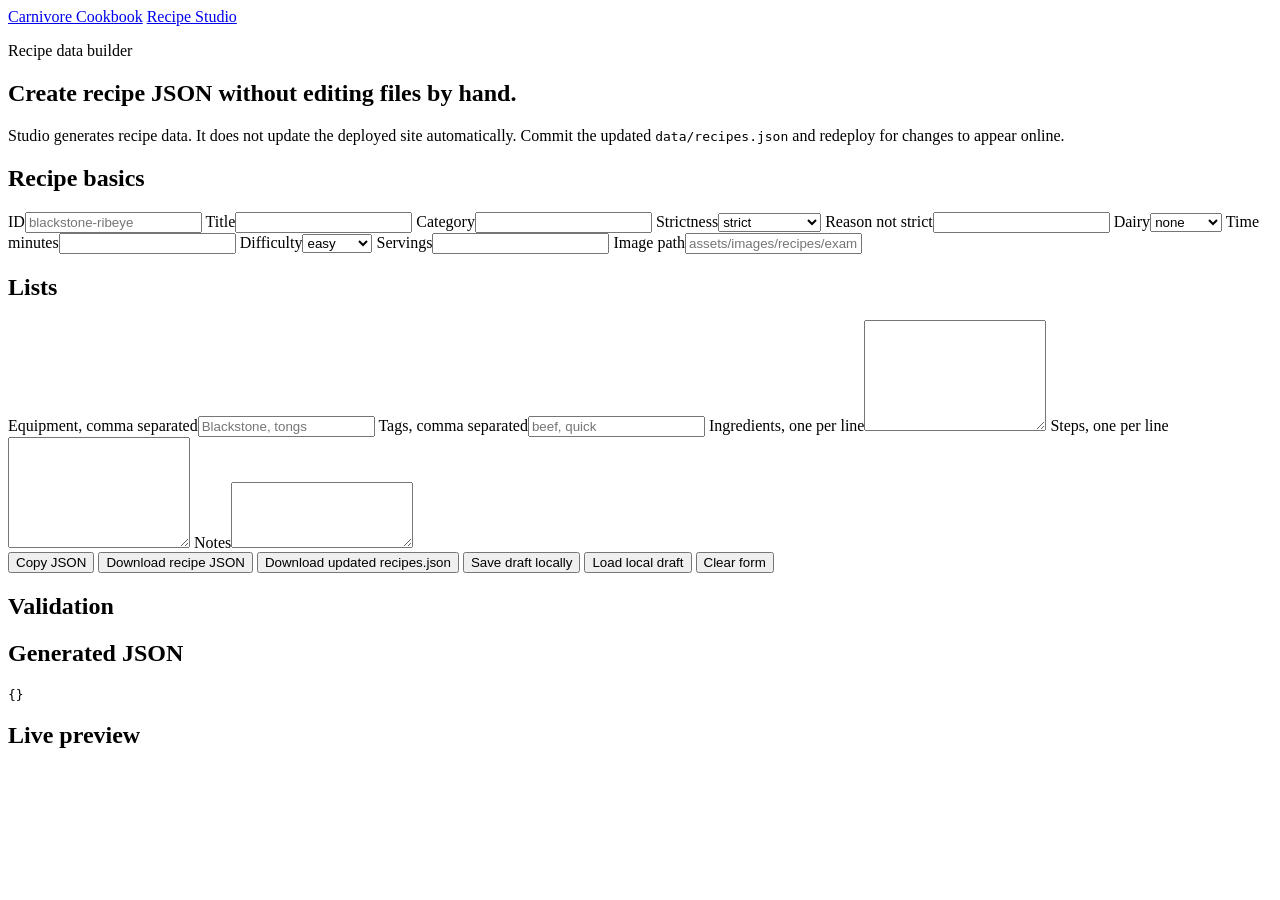
==== studio.html @ cb613941 "Add recipe studio page" ====
<!doctype html>
<html lang="en">
  <head>
    <meta charset="utf-8">
    <meta name="viewport" content="width=device-width, initial-scale=1">
    <meta name="theme-color" content="#221f1d">
    <meta name="description" content="Create recipe JSON for the Carnivore Cookbook">
    <title>Recipe Studio | Carnivore Cookbook</title>
    <link rel="manifest" href="manifest.json">
    <link rel="stylesheet" href="styles/main.css">
    <link rel="stylesheet" href="styles/studio.css">
  </head>
  <body>
    <header class="site-header compact">
      <nav class="top-nav" aria-label="Main navigation">
        <a class="brand" href="index.html">Carnivore Cookbook</a>
        <a class="nav-link" href="studio.html" aria-current="page">Recipe Studio</a>
      </nav>
      <section class="intro" aria-labelledby="studio-title">
        <p class="eyebrow">Recipe data builder</p>
        <h1 id="studio-title">Create recipe JSON without editing files by hand.</h1>
        <p class="intro-copy">Studio generates recipe data. It does not update the deployed site automatically. Commit the updated <code>data/recipes.json</code> and redeploy for changes to appear online.</p>
      </section>
    </header>

    <main class="studio-shell">
      <form id="recipe-form" class="studio-form" novalidate>
        <section class="form-section">
          <h2>Recipe basics</h2>
          <div class="form-grid">
            <label><span>ID</span><input id="id" name="id" type="text" placeholder="blackstone-ribeye" required></label>
            <label><span>Title</span><input id="title" name="title" type="text" required></label>
            <label><span>Category</span><input id="category" name="category" type="text" list="category-options" required></label>
            <label><span>Strictness</span><select id="strictness" name="strictness" required><option value="strict">strict</option><option value="animal-based">animal-based</option><option value="practical">practical</option></select></label>
            <label class="full"><span>Reason not strict</span><input id="reason_not_strict" name="reason_not_strict" type="text"></label>
            <label><span>Dairy</span><select id="dairy" name="dairy" required><option value="none">none</option><option value="optional">optional</option><option value="included">included</option><option value="heavy">heavy</option></select></label>
            <label><span>Time minutes</span><input id="time_minutes" name="time_minutes" type="number" min="1" step="1" required></label>
            <label><span>Difficulty</span><select id="difficulty" name="difficulty" required><option value="easy">easy</option><option value="medium">medium</option><option value="hard">hard</option></select></label>
            <label><span>Servings</span><input id="servings" name="servings" type="number" min="1" step="1" required></label>
            <label class="full"><span>Image path</span><input id="image" name="image" type="text" placeholder="assets/images/recipes/example.jpg"></label>
          </div>
        </section>

        <section class="form-section">
          <h2>Lists</h2>
          <div class="form-grid">
            <label><span>Equipment, comma separated</span><input id="equipment" name="equipment" type="text" placeholder="Blackstone, tongs"></label>
            <label><span>Tags, comma separated</span><input id="tags" name="tags" type="text" placeholder="beef, quick"></label>
            <label class="full"><span>Ingredients, one per line</span><textarea id="ingredients" name="ingredients" rows="7" required></textarea></label>
            <label class="full"><span>Steps, one per line</span><textarea id="steps" name="steps" rows="7" required></textarea></label>
            <label class="full"><span>Notes</span><textarea id="notes" name="notes" rows="4"></textarea></label>
          </div>
        </section>

        <section class="form-actions" aria-label="Studio actions">
          <button type="button" id="copy-json">Copy JSON</button>
          <button type="button" id="download-recipe">Download recipe JSON</button>
          <button type="button" id="download-recipes">Download updated recipes.json</button>
          <button type="button" id="save-draft">Save draft locally</button>
          <button type="button" id="load-draft">Load local draft</button>
          <button type="reset" id="clear-form">Clear form</button>
        </section>
        <p id="studio-status" class="status-line" role="status"></p>
      </form>

      <aside class="preview-panel">
        <section class="validation-box"><h2>Validation</h2><ul id="validation-list"></ul></section>
        <section class="json-box"><h2>Generated JSON</h2><pre id="json-output">{}</pre></section>
        <section class="preview-box"><h2>Live preview</h2><article id="live-preview" class="recipe-card preview"></article></section>
      </aside>
    </main>

    <datalist id="category-options"></datalist>
    <script type="module" src="src/studio.js"></script>
  </body>
</html>
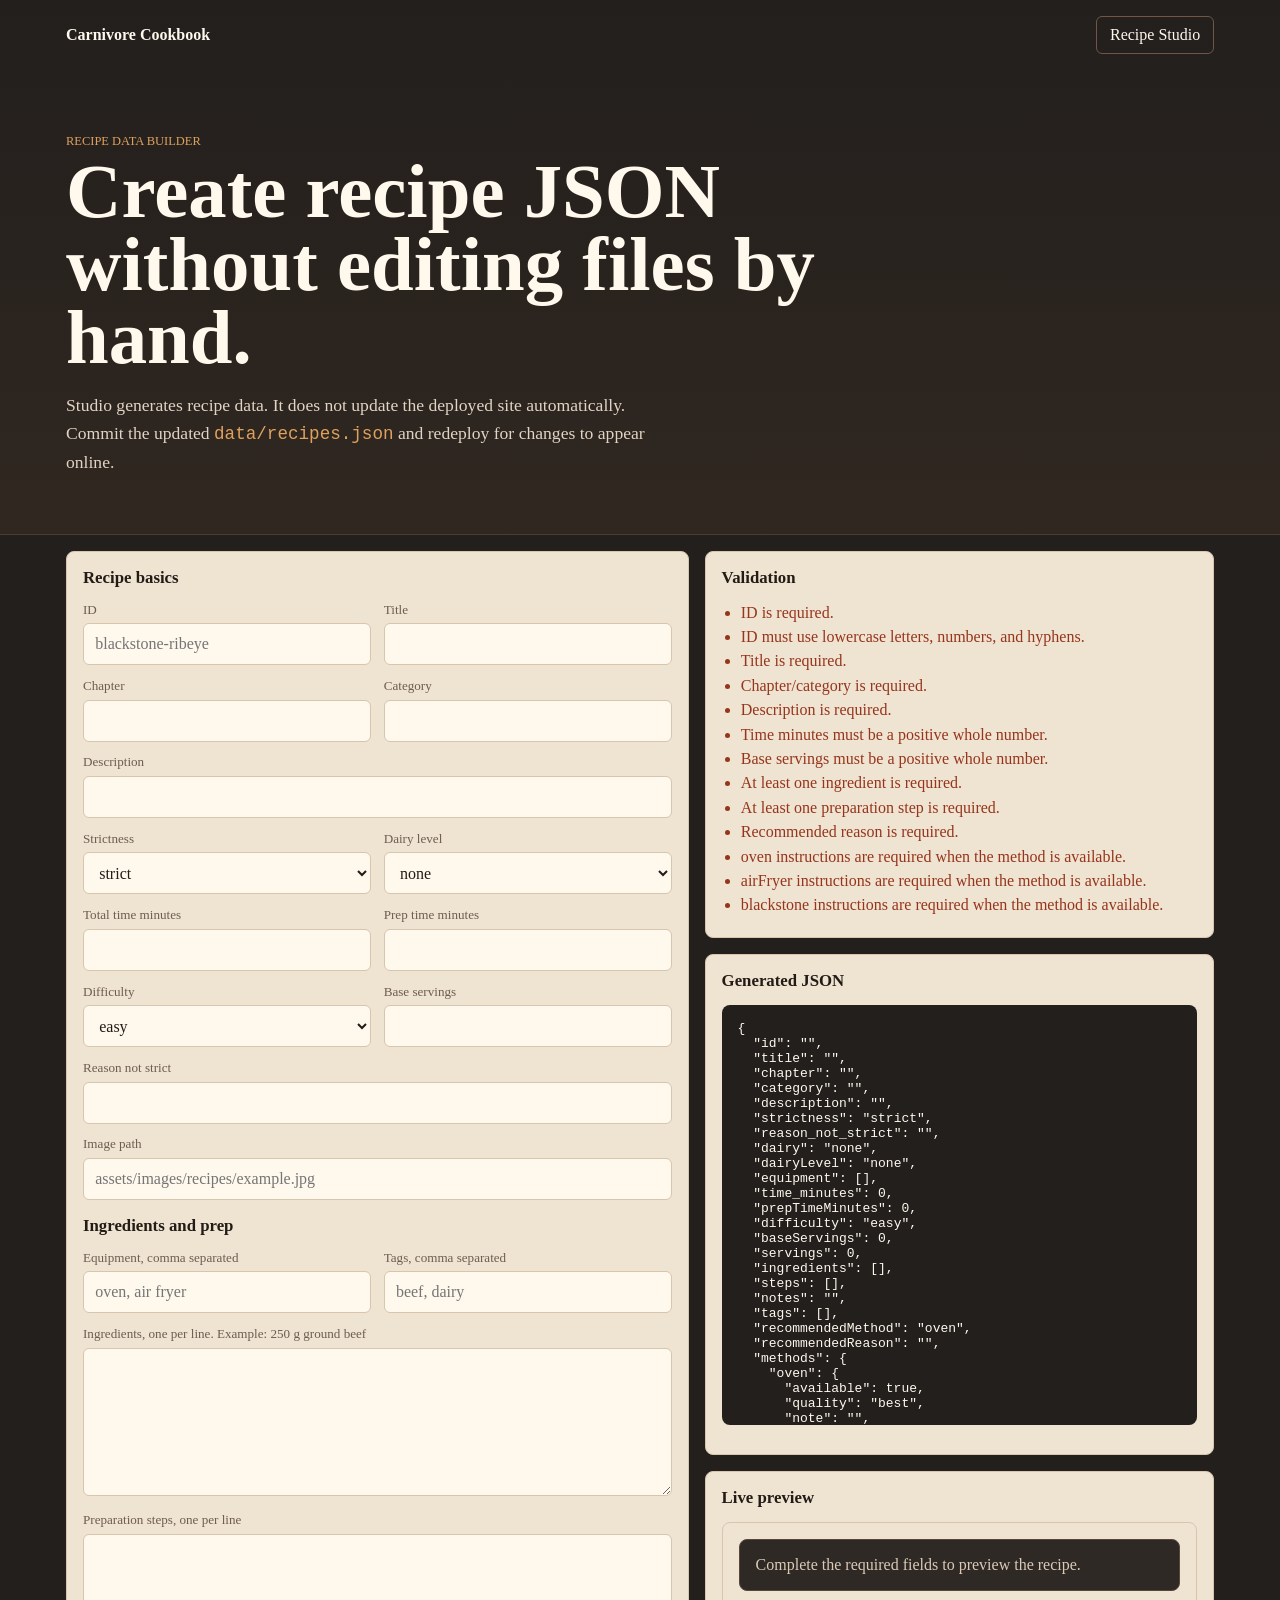
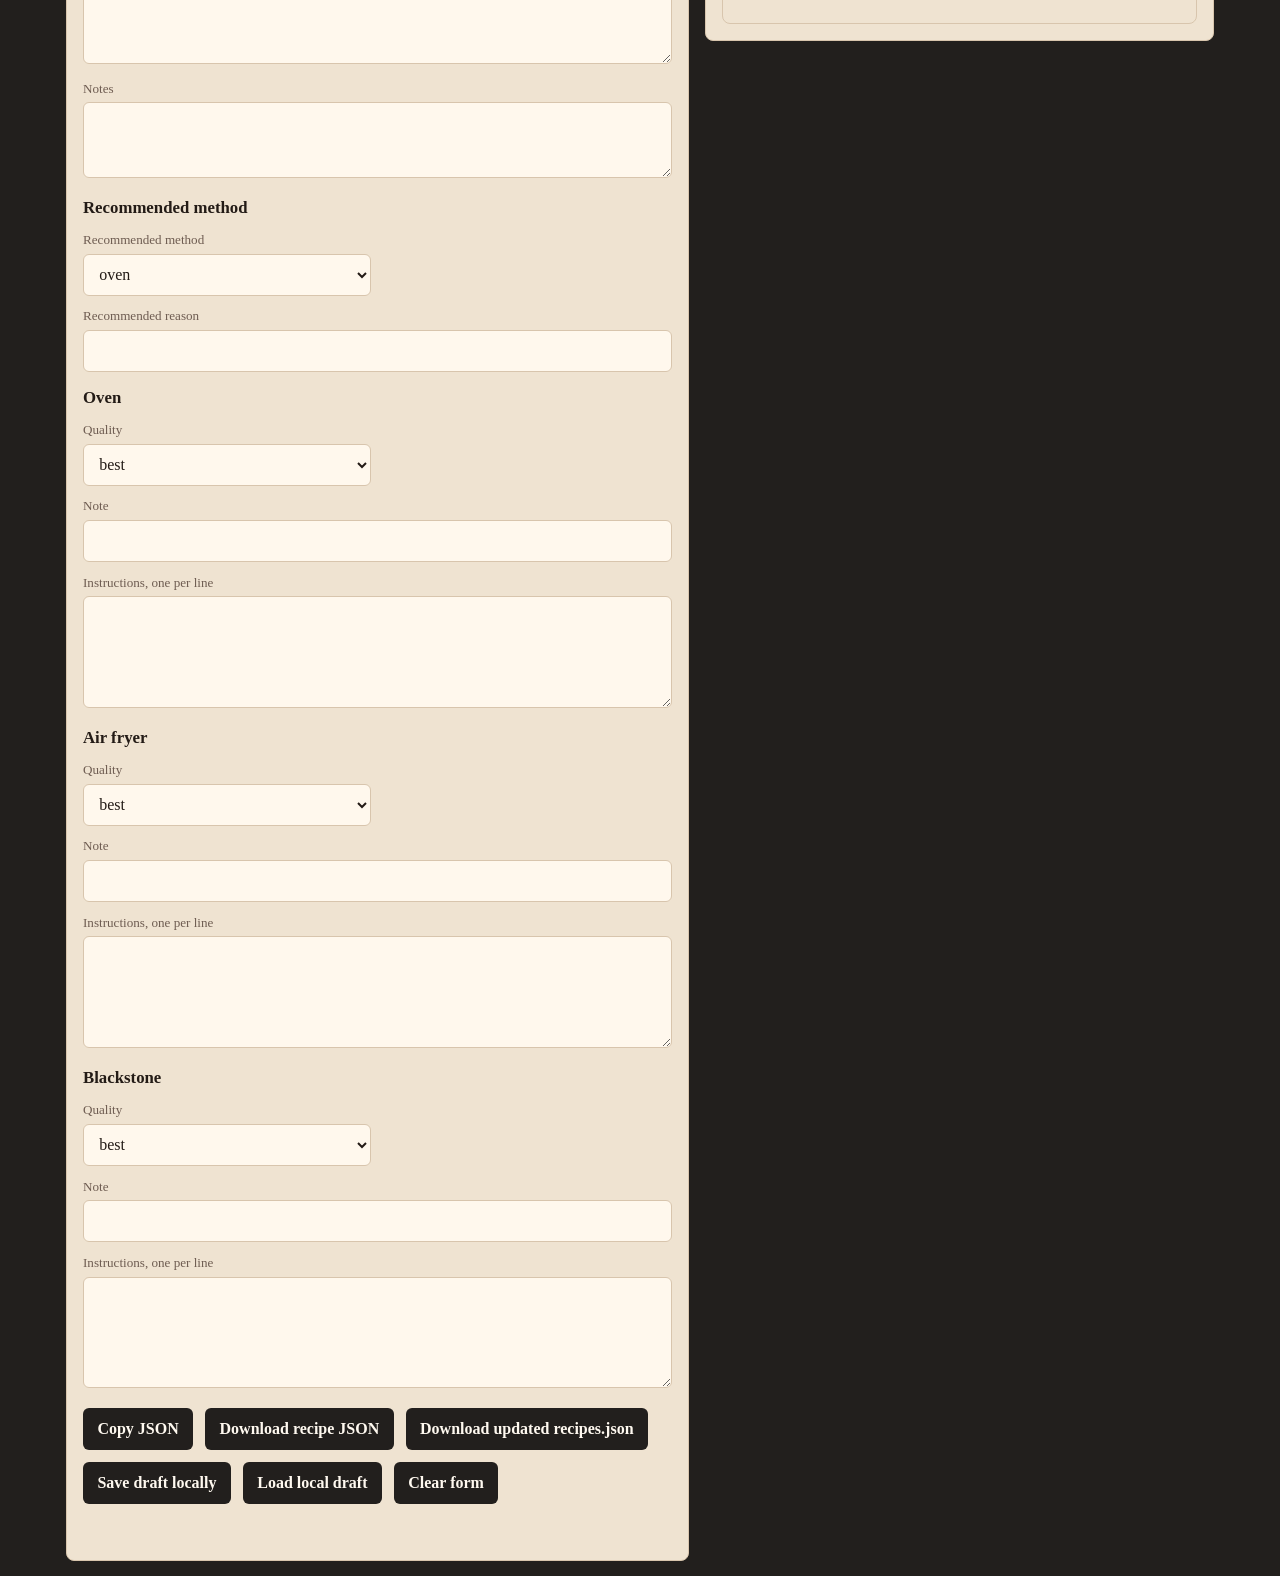
==== commit 7a5d6983: "Add method fields to Recipe Studio" ====
--- a/studio.html
+++ b/studio.html
@@ -30,27 +30,42 @@
           <div class="form-grid">
             <label><span>ID</span><input id="id" name="id" type="text" placeholder="blackstone-ribeye" required></label>
             <label><span>Title</span><input id="title" name="title" type="text" required></label>
+            <label><span>Chapter</span><input id="chapter" name="chapter" type="text" list="category-options" required></label>
             <label><span>Category</span><input id="category" name="category" type="text" list="category-options" required></label>
+            <label class="full"><span>Description</span><input id="description" name="description" type="text" required></label>
             <label><span>Strictness</span><select id="strictness" name="strictness" required><option value="strict">strict</option><option value="animal-based">animal-based</option><option value="practical">practical</option></select></label>
+            <label><span>Dairy level</span><select id="dairy" name="dairy" required><option value="none">none</option><option value="optional">optional</option><option value="included">included</option><option value="heavy">heavy</option></select></label>
+            <label><span>Total time minutes</span><input id="time_minutes" name="time_minutes" type="number" min="1" step="1" required></label>
+            <label><span>Prep time minutes</span><input id="prepTimeMinutes" name="prepTimeMinutes" type="number" min="0" step="1" required></label>
+            <label><span>Difficulty</span><select id="difficulty" name="difficulty" required><option value="easy">easy</option><option value="medium">medium</option><option value="hard">hard</option></select></label>
+            <label><span>Base servings</span><input id="baseServings" name="baseServings" type="number" min="1" step="1" required></label>
             <label class="full"><span>Reason not strict</span><input id="reason_not_strict" name="reason_not_strict" type="text"></label>
-            <label><span>Dairy</span><select id="dairy" name="dairy" required><option value="none">none</option><option value="optional">optional</option><option value="included">included</option><option value="heavy">heavy</option></select></label>
-            <label><span>Time minutes</span><input id="time_minutes" name="time_minutes" type="number" min="1" step="1" required></label>
-            <label><span>Difficulty</span><select id="difficulty" name="difficulty" required><option value="easy">easy</option><option value="medium">medium</option><option value="hard">hard</option></select></label>
-            <label><span>Servings</span><input id="servings" name="servings" type="number" min="1" step="1" required></label>
             <label class="full"><span>Image path</span><input id="image" name="image" type="text" placeholder="assets/images/recipes/example.jpg"></label>
           </div>
         </section>
 
         <section class="form-section">
-          <h2>Lists</h2>
+          <h2>Ingredients and prep</h2>
           <div class="form-grid">
-            <label><span>Equipment, comma separated</span><input id="equipment" name="equipment" type="text" placeholder="Blackstone, tongs"></label>
-            <label><span>Tags, comma separated</span><input id="tags" name="tags" type="text" placeholder="beef, quick"></label>
-            <label class="full"><span>Ingredients, one per line</span><textarea id="ingredients" name="ingredients" rows="7" required></textarea></label>
-            <label class="full"><span>Steps, one per line</span><textarea id="steps" name="steps" rows="7" required></textarea></label>
-            <label class="full"><span>Notes</span><textarea id="notes" name="notes" rows="4"></textarea></label>
+            <label><span>Equipment, comma separated</span><input id="equipment" name="equipment" type="text" placeholder="oven, air fryer"></label>
+            <label><span>Tags, comma separated</span><input id="tags" name="tags" type="text" placeholder="beef, dairy"></label>
+            <label class="full"><span>Ingredients, one per line. Example: 250 g ground beef</span><textarea id="ingredients" name="ingredients" rows="7" required></textarea></label>
+            <label class="full"><span>Preparation steps, one per line</span><textarea id="steps" name="steps" rows="6" required></textarea></label>
+            <label class="full"><span>Notes</span><textarea id="notes" name="notes" rows="3"></textarea></label>
           </div>
         </section>
+
+        <section class="form-section">
+          <h2>Recommended method</h2>
+          <div class="form-grid">
+            <label><span>Recommended method</span><select id="recommendedMethod" name="recommendedMethod" required><option value="oven">oven</option><option value="airFryer">airFryer</option><option value="blackstone">blackstone</option></select></label>
+            <label class="full"><span>Recommended reason</span><input id="recommendedReason" name="recommendedReason" type="text" required></label>
+          </div>
+        </section>
+
+        <section class="form-section method-editor"><h2>Oven</h2><div class="form-grid"><label><span>Quality</span><select id="ovenQuality" name="ovenQuality"><option value="best">best</option><option value="good">good</option><option value="acceptable">acceptable</option><option value="notRecommended">notRecommended</option><option value="unavailable">unavailable</option></select></label><label class="full"><span>Note</span><input id="ovenNote" name="ovenNote" type="text"></label><label class="full"><span>Instructions, one per line</span><textarea id="ovenInstructions" name="ovenInstructions" rows="5"></textarea></label></div></section>
+        <section class="form-section method-editor"><h2>Air fryer</h2><div class="form-grid"><label><span>Quality</span><select id="airFryerQuality" name="airFryerQuality"><option value="best">best</option><option value="good">good</option><option value="acceptable">acceptable</option><option value="notRecommended">notRecommended</option><option value="unavailable">unavailable</option></select></label><label class="full"><span>Note</span><input id="airFryerNote" name="airFryerNote" type="text"></label><label class="full"><span>Instructions, one per line</span><textarea id="airFryerInstructions" name="airFryerInstructions" rows="5"></textarea></label></div></section>
+        <section class="form-section method-editor"><h2>Blackstone</h2><div class="form-grid"><label><span>Quality</span><select id="blackstoneQuality" name="blackstoneQuality"><option value="best">best</option><option value="good">good</option><option value="acceptable">acceptable</option><option value="notRecommended">notRecommended</option><option value="unavailable">unavailable</option></select></label><label class="full"><span>Note</span><input id="blackstoneNote" name="blackstoneNote" type="text"></label><label class="full"><span>Instructions, one per line</span><textarea id="blackstoneInstructions" name="blackstoneInstructions" rows="5"></textarea></label></div></section>
 
         <section class="form-actions" aria-label="Studio actions">
           <button type="button" id="copy-json">Copy JSON</button>
--- a/styles/main.css
+++ b/styles/main.css
@@ -0,0 +1,295 @@
+:root {
+  --charcoal: #221f1d;
+  --charcoal-2: #2e2925;
+  --card: #efe3d1;
+  --card-2: #f7eddf;
+  --ink: #231b16;
+  --muted: #6e5c51;
+  --rust: #a34f2d;
+  --rust-dark: #76351f;
+  --line: #d8c5ad;
+  --cream: #fff8ed;
+  --focus: #e0a15d;
+  color-scheme: dark;
+  font-family: Georgia, "Times New Roman", serif;
+}
+
+* { box-sizing: border-box; }
+
+body {
+  margin: 0;
+  background: var(--charcoal);
+  color: var(--cream);
+  min-height: 100vh;
+}
+
+button, input, select, textarea { font: inherit; }
+button { cursor: pointer; }
+code { color: var(--focus); }
+
+.site-header {
+  background: linear-gradient(180deg, #221f1d 0%, #302720 100%);
+  border-bottom: 1px solid #4b3b31;
+}
+
+.site-header.compact .intro { padding-bottom: 2.5rem; }
+
+.top-nav {
+  display: flex;
+  align-items: center;
+  justify-content: space-between;
+  gap: 1rem;
+  max-width: 1180px;
+  margin: 0 auto;
+  padding: 1rem;
+}
+
+.brand, .nav-link {
+  color: var(--cream);
+  text-decoration: none;
+}
+
+.brand {
+  font-weight: 700;
+  letter-spacing: 0;
+}
+
+.nav-link {
+  border: 1px solid #6f5647;
+  border-radius: 6px;
+  padding: 0.55rem 0.8rem;
+}
+
+.intro {
+  max-width: 1180px;
+  margin: 0 auto;
+  padding: 4rem 1rem;
+}
+
+.eyebrow {
+  color: var(--focus);
+  font-size: 0.78rem;
+  letter-spacing: 0;
+  margin: 0 0 0.45rem;
+  text-transform: uppercase;
+}
+
+h1, h2, h3, p { margin-top: 0; }
+
+h1 {
+  max-width: 780px;
+  font-size: clamp(2.25rem, 6vw, 4.9rem);
+  line-height: 0.95;
+  margin-bottom: 1rem;
+}
+
+.intro-copy {
+  max-width: 620px;
+  color: #e2d4c4;
+  font-size: 1.1rem;
+  line-height: 1.6;
+}
+
+.app-shell {
+  max-width: 1180px;
+  margin: 0 auto;
+  padding: 1rem;
+}
+
+.toolbar {
+  background: var(--card);
+  color: var(--ink);
+  border: 1px solid var(--line);
+  border-radius: 8px;
+  padding: 1rem;
+  margin-top: -1.4rem;
+  box-shadow: 0 18px 40px rgba(0, 0, 0, 0.24);
+}
+
+label span {
+  display: block;
+  color: var(--muted);
+  font-size: 0.82rem;
+  margin-bottom: 0.35rem;
+}
+
+input, select, textarea {
+  width: 100%;
+  border: 1px solid var(--line);
+  border-radius: 6px;
+  background: var(--cream);
+  color: var(--ink);
+  min-height: 42px;
+  padding: 0.62rem 0.7rem;
+}
+
+textarea { resize: vertical; }
+
+input:focus, select:focus, textarea:focus, button:focus {
+  outline: 3px solid rgba(224, 161, 93, 0.38);
+  outline-offset: 2px;
+}
+
+.search-box {
+  display: block;
+  margin-bottom: 1rem;
+}
+
+.filter-grid, .form-grid {
+  display: grid;
+  grid-template-columns: repeat(7, minmax(0, 1fr));
+  gap: 0.8rem;
+}
+
+.toolbar-actions, .form-actions {
+  display: flex;
+  flex-wrap: wrap;
+  gap: 0.75rem;
+  align-items: center;
+  margin-top: 1rem;
+}
+
+.checkbox-line {
+  display: inline-flex;
+  align-items: center;
+  gap: 0.45rem;
+}
+
+.checkbox-line input {
+  width: 18px;
+  min-height: 18px;
+}
+
+.checkbox-line span { margin: 0; }
+
+button {
+  border: 0;
+  border-radius: 6px;
+  background: var(--rust);
+  color: #fff9f0;
+  min-height: 42px;
+  padding: 0.62rem 0.9rem;
+  font-weight: 700;
+}
+
+button:hover { background: var(--rust-dark); }
+
+.content-grid {
+  display: grid;
+  grid-template-columns: 250px 1fr;
+  gap: 1rem;
+  margin-top: 1rem;
+}
+
+.summary-panel {
+  border: 1px solid #4b3b31;
+  border-radius: 8px;
+  padding: 1rem;
+  align-self: start;
+  background: var(--charcoal-2);
+}
+
+.summary-panel h2 { font-size: 1.1rem; }
+.summary-panel dl { display: grid; gap: 0.8rem; margin: 0; }
+.summary-panel div { border-top: 1px solid #59473b; padding-top: 0.8rem; }
+.summary-panel dt { color: #cdb9a7; font-size: 0.82rem; }
+.summary-panel dd { margin: 0.2rem 0 0; font-size: 1.7rem; }
+
+.recipe-list {
+  display: grid;
+  grid-template-columns: repeat(3, minmax(0, 1fr));
+  gap: 1rem;
+}
+
+.recipe-card {
+  background: var(--card);
+  color: var(--ink);
+  border: 1px solid var(--line);
+  border-radius: 8px;
+  padding: 1rem;
+  min-height: 260px;
+  display: flex;
+  flex-direction: column;
+  gap: 0.8rem;
+}
+
+.card-top {
+  display: flex;
+  justify-content: space-between;
+  gap: 0.75rem;
+}
+
+.card-top h2 {
+  font-size: 1.35rem;
+  line-height: 1.15;
+  margin-bottom: 0;
+}
+
+.icon-button {
+  width: 42px;
+  flex: 0 0 42px;
+  padding: 0;
+  background: var(--charcoal);
+  color: var(--cream);
+}
+
+.icon-button.active { background: var(--rust); }
+
+.card-meta, .reason {
+  color: var(--muted);
+  line-height: 1.45;
+}
+
+.tag-row {
+  display: flex;
+  flex-wrap: wrap;
+  gap: 0.45rem;
+  margin-bottom: 0;
+}
+
+.tag-row span {
+  border: 1px solid var(--line);
+  border-radius: 999px;
+  color: var(--rust-dark);
+  padding: 0.2rem 0.5rem;
+  font-size: 0.82rem;
+}
+
+.text-button {
+  margin-top: auto;
+  align-self: flex-start;
+}
+
+.empty-state {
+  color: #dccab7;
+  border: 1px solid #59473b;
+  border-radius: 8px;
+  padding: 1rem;
+  background: var(--charcoal-2);
+}
+
+.recipe-dialog {
+  max-width: 760px;
+  width: min(760px, calc(100vw - 2rem));
+  border: 1px solid var(--line);
+  border-radius: 8px;
+  background: var(--card-2);
+  color: var(--ink);
+}
+
+.recipe-dialog::backdrop { background: rgba(0, 0, 0, 0.72); }
+.detail-header h2 { font-size: 2rem; }
+.notice { border-left: 4px solid var(--rust); padding-left: 0.8rem; color: var(--muted); }
+.dialog-close { margin-top: 1rem; }
+
+@media (max-width: 980px) {
+  .filter-grid { grid-template-columns: repeat(2, minmax(0, 1fr)); }
+  .content-grid { grid-template-columns: 1fr; }
+  .recipe-list { grid-template-columns: repeat(2, minmax(0, 1fr)); }
+}
+
+@media (max-width: 640px) {
+  .top-nav, .toolbar-actions { align-items: stretch; flex-direction: column; }
+  .filter-grid, .recipe-list { grid-template-columns: 1fr; }
+  .intro { padding-top: 2.5rem; }
+}
--- a/styles/studio.css
+++ b/styles/studio.css
@@ -0,0 +1,70 @@
+.studio-shell {
+  display: grid;
+  grid-template-columns: minmax(0, 1.1fr) minmax(320px, 0.9fr);
+  gap: 1rem;
+  max-width: 1180px;
+  margin: 0 auto;
+  padding: 1rem;
+}
+
+.studio-form,
+.preview-panel > section {
+  background: var(--card);
+  color: var(--ink);
+  border: 1px solid var(--line);
+  border-radius: 8px;
+  padding: 1rem;
+}
+
+.form-section + .form-section { margin-top: 1rem; }
+.form-section h2, .preview-panel h2 { font-size: 1.05rem; }
+.form-grid { grid-template-columns: repeat(2, minmax(0, 1fr)); }
+.form-grid .full { grid-column: 1 / -1; }
+.form-actions button { background: var(--charcoal); }
+.form-actions button:hover { background: var(--rust-dark); }
+
+.status-line {
+  min-height: 1.5rem;
+  color: var(--rust-dark);
+  margin: 1rem 0 0;
+  font-weight: 700;
+}
+
+.preview-panel {
+  display: grid;
+  gap: 1rem;
+  align-self: start;
+  position: sticky;
+  top: 1rem;
+}
+
+.validation-box ul {
+  padding-left: 1.2rem;
+  margin-bottom: 0;
+}
+
+.validation-box li { margin-bottom: 0.4rem; }
+.validation-box .valid { color: #26613f; }
+.validation-box .invalid { color: #96351d; }
+
+.json-box pre {
+  background: var(--charcoal);
+  color: var(--cream);
+  border-radius: 8px;
+  overflow: auto;
+  padding: 1rem;
+  max-height: 420px;
+  white-space: pre-wrap;
+  word-break: break-word;
+}
+
+.preview-box .recipe-card { min-height: auto; }
+
+@media (max-width: 900px) {
+  .studio-shell { grid-template-columns: 1fr; }
+  .preview-panel { position: static; }
+}
+
+@media (max-width: 640px) {
+  .form-grid { grid-template-columns: 1fr; }
+}
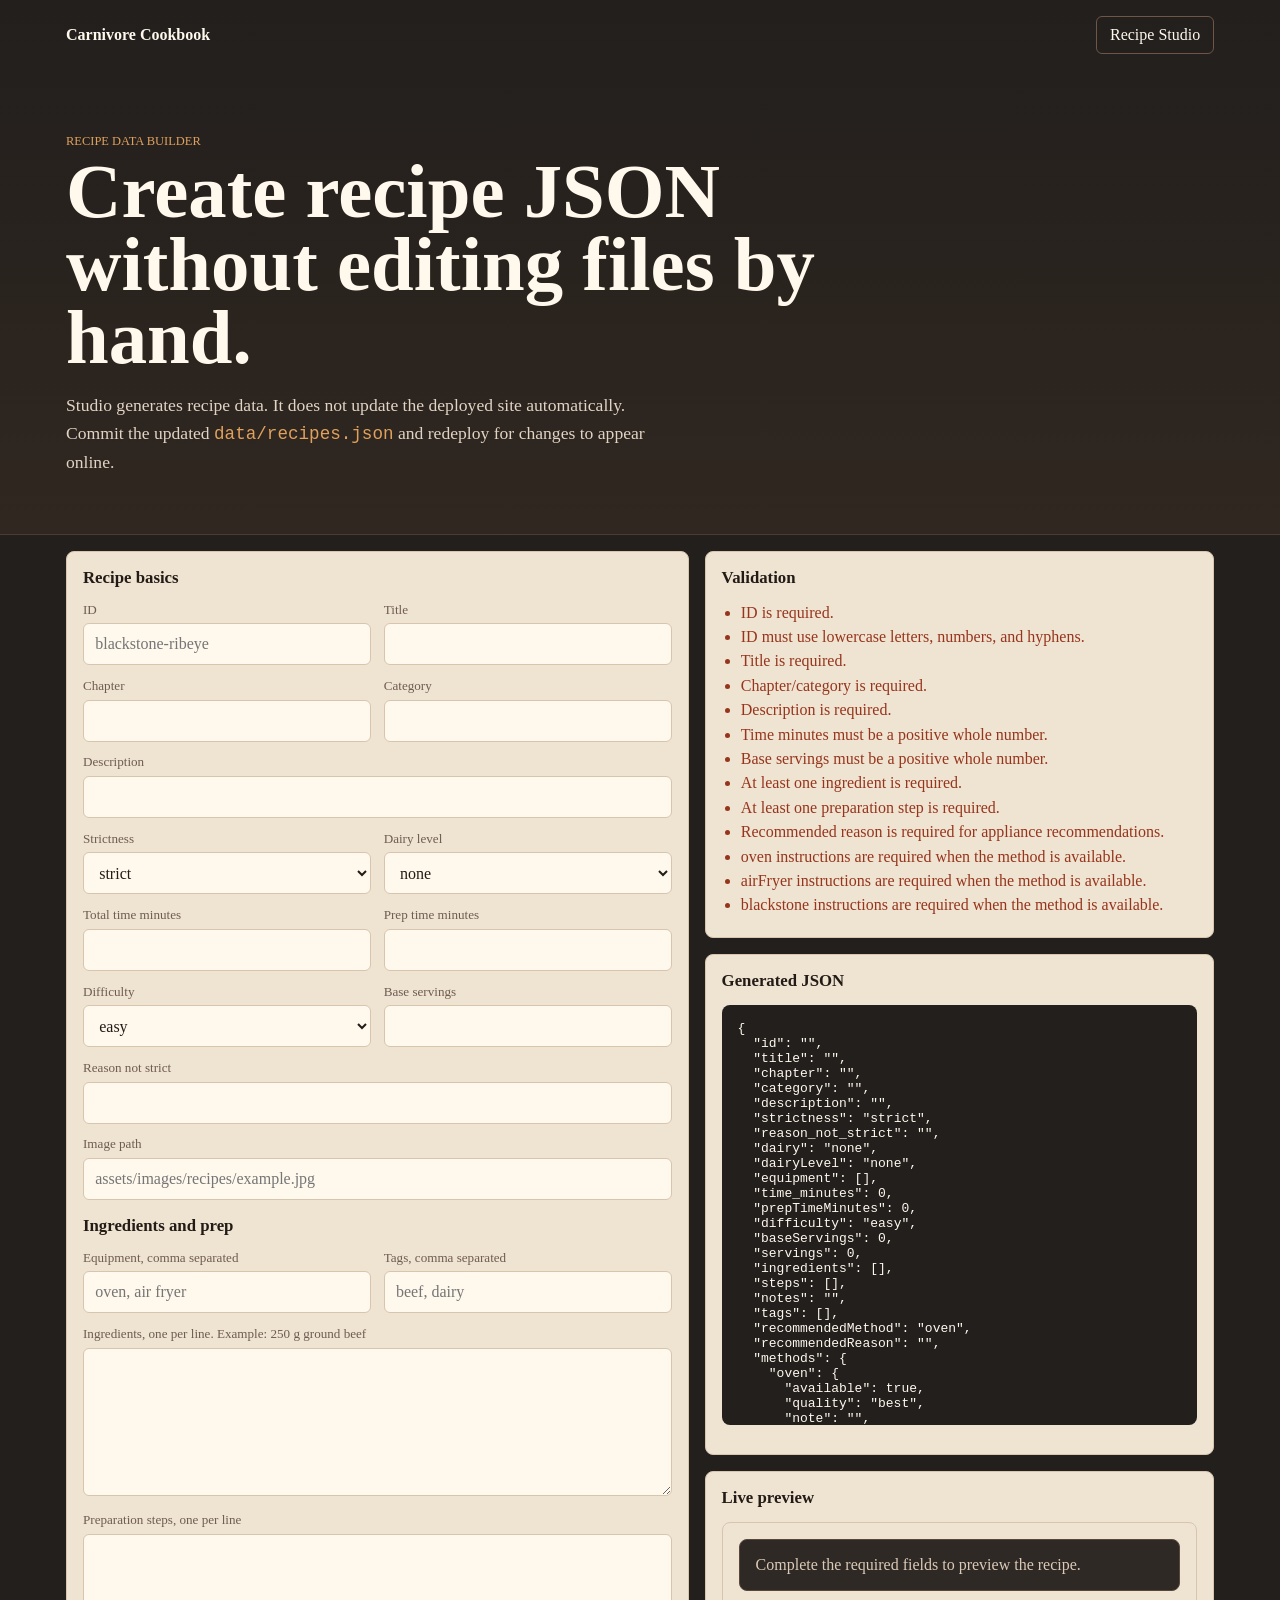
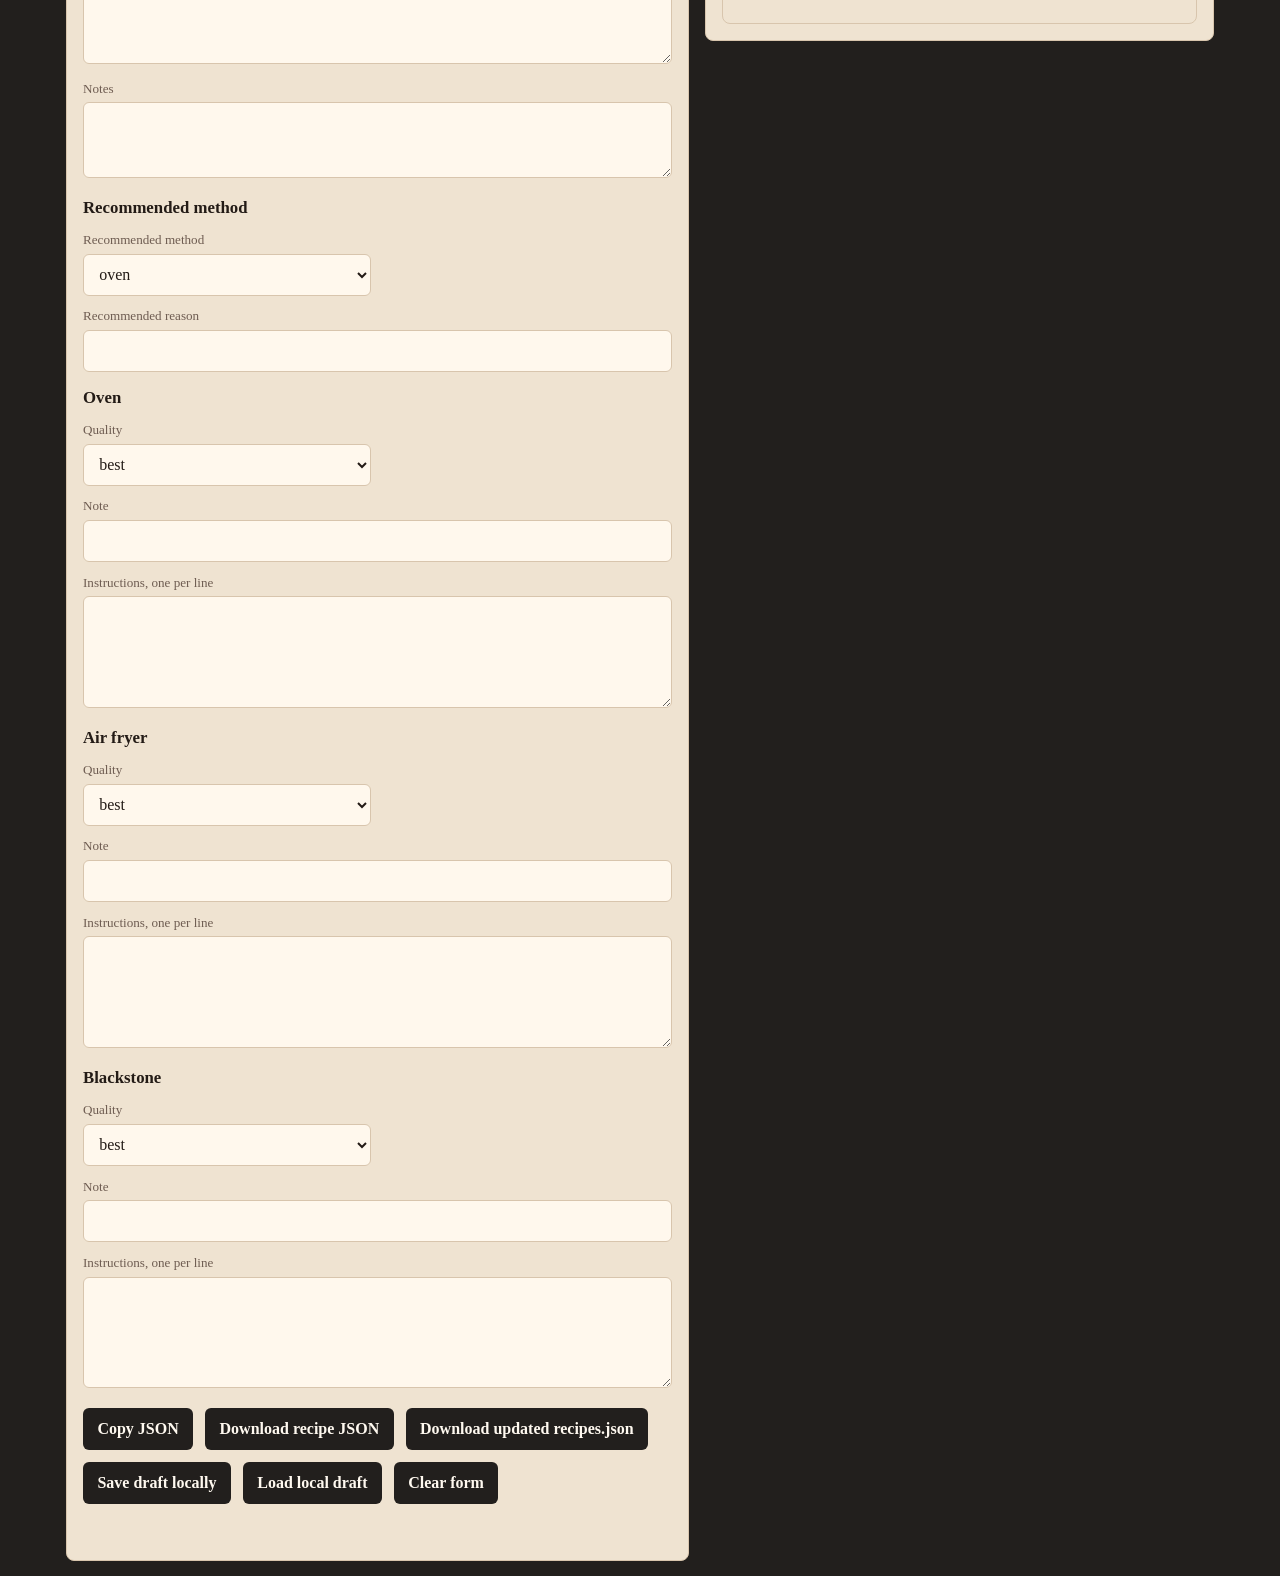
==== commit eac265f6: "Support real non-appliance recommendations" ====
--- a/studio.html
+++ b/studio.html
@@ -58,8 +58,10 @@
         <section class="form-section">
           <h2>Recommended method</h2>
           <div class="form-grid">
-            <label><span>Recommended method</span><select id="recommendedMethod" name="recommendedMethod" required><option value="oven">oven</option><option value="airFryer">airFryer</option><option value="blackstone">blackstone</option></select></label>
+            <label><span>Recommended method</span><select id="recommendedMethod" name="recommendedMethod" required><option value="oven">oven</option><option value="airFryer">airFryer</option><option value="blackstone">blackstone</option><option value="other">Other method</option></select></label>
+            <label class="full" data-other-method-field hidden><span>Other method label</span><input id="recommendedMethodLabel" name="recommendedMethodLabel" type="text" placeholder="Stovetop custard + ice cream maker"></label>
             <label class="full"><span>Recommended reason</span><input id="recommendedReason" name="recommendedReason" type="text" required></label>
+            <label class="full" data-other-method-field hidden><span>Recommended method instructions, one per line</span><textarea id="recommendedMethodInstructions" name="recommendedMethodInstructions" rows="4"></textarea></label>
           </div>
         </section>
 
--- a/styles/main.css
+++ b/styles/main.css
@@ -15,271 +15,65 @@
 }
 
 * { box-sizing: border-box; }
-
-body {
-  margin: 0;
-  background: var(--charcoal);
-  color: var(--cream);
-  min-height: 100vh;
-}
-
+body { margin: 0; background: var(--charcoal); color: var(--cream); min-height: 100vh; }
 button, input, select, textarea { font: inherit; }
 button { cursor: pointer; }
 code { color: var(--focus); }
-
-.site-header {
-  background: linear-gradient(180deg, #221f1d 0%, #302720 100%);
-  border-bottom: 1px solid #4b3b31;
-}
-
+.site-header { background: linear-gradient(180deg, #221f1d 0%, #302720 100%); border-bottom: 1px solid #4b3b31; }
 .site-header.compact .intro { padding-bottom: 2.5rem; }
-
-.top-nav {
-  display: flex;
-  align-items: center;
-  justify-content: space-between;
-  gap: 1rem;
-  max-width: 1180px;
-  margin: 0 auto;
-  padding: 1rem;
-}
-
-.brand, .nav-link {
-  color: var(--cream);
-  text-decoration: none;
-}
-
-.brand {
-  font-weight: 700;
-  letter-spacing: 0;
-}
-
-.nav-link {
-  border: 1px solid #6f5647;
-  border-radius: 6px;
-  padding: 0.55rem 0.8rem;
-}
-
-.intro {
-  max-width: 1180px;
-  margin: 0 auto;
-  padding: 4rem 1rem;
-}
-
-.eyebrow {
-  color: var(--focus);
-  font-size: 0.78rem;
-  letter-spacing: 0;
-  margin: 0 0 0.45rem;
-  text-transform: uppercase;
-}
-
+.top-nav { display: flex; align-items: center; justify-content: space-between; gap: 1rem; max-width: 1180px; margin: 0 auto; padding: 1rem; }
+.brand, .nav-link { color: var(--cream); text-decoration: none; }
+.brand { font-weight: 700; letter-spacing: 0; }
+.nav-link { border: 1px solid #6f5647; border-radius: 6px; padding: 0.55rem 0.8rem; }
+.intro { max-width: 1180px; margin: 0 auto; padding: 4rem 1rem; }
+.eyebrow { color: var(--focus); font-size: 0.78rem; letter-spacing: 0; margin: 0 0 0.45rem; text-transform: uppercase; }
 h1, h2, h3, p { margin-top: 0; }
-
-h1 {
-  max-width: 780px;
-  font-size: clamp(2.25rem, 6vw, 4.9rem);
-  line-height: 0.95;
-  margin-bottom: 1rem;
-}
-
-.intro-copy {
-  max-width: 620px;
-  color: #e2d4c4;
-  font-size: 1.1rem;
-  line-height: 1.6;
-}
-
-.app-shell {
-  max-width: 1180px;
-  margin: 0 auto;
-  padding: 1rem;
-}
-
-.toolbar {
-  background: var(--card);
-  color: var(--ink);
-  border: 1px solid var(--line);
-  border-radius: 8px;
-  padding: 1rem;
-  margin-top: -1.4rem;
-  box-shadow: 0 18px 40px rgba(0, 0, 0, 0.24);
-}
-
-label span {
-  display: block;
-  color: var(--muted);
-  font-size: 0.82rem;
-  margin-bottom: 0.35rem;
-}
-
-input, select, textarea {
-  width: 100%;
-  border: 1px solid var(--line);
-  border-radius: 6px;
-  background: var(--cream);
-  color: var(--ink);
-  min-height: 42px;
-  padding: 0.62rem 0.7rem;
-}
-
+h1 { max-width: 780px; font-size: clamp(2.25rem, 6vw, 4.9rem); line-height: 0.95; margin-bottom: 1rem; }
+.intro-copy { max-width: 620px; color: #e2d4c4; font-size: 1.1rem; line-height: 1.6; }
+.app-shell { max-width: 1180px; margin: 0 auto; padding: 1rem; }
+.toolbar { background: var(--card); color: var(--ink); border: 1px solid var(--line); border-radius: 8px; padding: 1rem; margin-top: -1.4rem; box-shadow: 0 18px 40px rgba(0, 0, 0, 0.24); }
+label span { display: block; color: var(--muted); font-size: 0.82rem; margin-bottom: 0.35rem; }
+input, select, textarea { width: 100%; border: 1px solid var(--line); border-radius: 6px; background: var(--cream); color: var(--ink); min-height: 42px; padding: 0.62rem 0.7rem; }
 textarea { resize: vertical; }
-
-input:focus, select:focus, textarea:focus, button:focus {
-  outline: 3px solid rgba(224, 161, 93, 0.38);
-  outline-offset: 2px;
-}
-
-.search-box {
-  display: block;
-  margin-bottom: 1rem;
-}
-
-.filter-grid, .form-grid {
-  display: grid;
-  grid-template-columns: repeat(7, minmax(0, 1fr));
-  gap: 0.8rem;
-}
-
-.toolbar-actions, .form-actions {
-  display: flex;
-  flex-wrap: wrap;
-  gap: 0.75rem;
-  align-items: center;
-  margin-top: 1rem;
-}
-
-.checkbox-line {
-  display: inline-flex;
-  align-items: center;
-  gap: 0.45rem;
-}
-
-.checkbox-line input {
-  width: 18px;
-  min-height: 18px;
-}
-
+input:focus, select:focus, textarea:focus, button:focus { outline: 3px solid rgba(224, 161, 93, 0.38); outline-offset: 2px; }
+.search-box { display: block; margin-bottom: 1rem; }
+.filter-grid, .form-grid { display: grid; grid-template-columns: repeat(auto-fit, minmax(130px, 1fr)); gap: 0.8rem; }
+.toolbar-actions, .form-actions { display: flex; flex-wrap: wrap; gap: 0.75rem; align-items: center; margin-top: 1rem; }
+.checkbox-line { display: inline-flex; align-items: center; gap: 0.45rem; }
+.checkbox-line input { width: 18px; min-height: 18px; }
 .checkbox-line span { margin: 0; }
-
-button {
-  border: 0;
-  border-radius: 6px;
-  background: var(--rust);
-  color: #fff9f0;
-  min-height: 42px;
-  padding: 0.62rem 0.9rem;
-  font-weight: 700;
-}
-
+button { border: 0; border-radius: 6px; background: var(--rust); color: #fff9f0; min-height: 42px; padding: 0.62rem 0.9rem; font-weight: 700; }
 button:hover { background: var(--rust-dark); }
-
-.content-grid {
-  display: grid;
-  grid-template-columns: 250px 1fr;
-  gap: 1rem;
-  margin-top: 1rem;
-}
-
-.summary-panel {
-  border: 1px solid #4b3b31;
-  border-radius: 8px;
-  padding: 1rem;
-  align-self: start;
-  background: var(--charcoal-2);
-}
-
+.content-grid { display: grid; grid-template-columns: 250px 1fr; gap: 1rem; margin-top: 1rem; }
+.summary-panel { border: 1px solid #4b3b31; border-radius: 8px; padding: 1rem; align-self: start; background: var(--charcoal-2); }
 .summary-panel h2 { font-size: 1.1rem; }
 .summary-panel dl { display: grid; gap: 0.8rem; margin: 0; }
 .summary-panel div { border-top: 1px solid #59473b; padding-top: 0.8rem; }
 .summary-panel dt { color: #cdb9a7; font-size: 0.82rem; }
 .summary-panel dd { margin: 0.2rem 0 0; font-size: 1.7rem; }
-
-.recipe-list {
-  display: grid;
-  grid-template-columns: repeat(3, minmax(0, 1fr));
-  gap: 1rem;
-}
-
-.recipe-card {
-  background: var(--card);
-  color: var(--ink);
-  border: 1px solid var(--line);
-  border-radius: 8px;
-  padding: 1rem;
-  min-height: 260px;
-  display: flex;
-  flex-direction: column;
-  gap: 0.8rem;
-}
-
-.card-top {
-  display: flex;
-  justify-content: space-between;
-  gap: 0.75rem;
-}
-
-.card-top h2 {
-  font-size: 1.35rem;
-  line-height: 1.15;
-  margin-bottom: 0;
-}
-
-.icon-button {
-  width: 42px;
-  flex: 0 0 42px;
-  padding: 0;
-  background: var(--charcoal);
-  color: var(--cream);
-}
-
+.recipe-list { display: grid; grid-template-columns: repeat(3, minmax(0, 1fr)); gap: 1rem; }
+.recipe-card { background: var(--card); color: var(--ink); border: 1px solid var(--line); border-radius: 8px; padding: 1rem; min-height: 260px; display: flex; flex-direction: column; gap: 0.8rem; }
+.card-top { display: flex; justify-content: space-between; gap: 0.75rem; }
+.card-top h2 { font-size: 1.35rem; line-height: 1.15; margin-bottom: 0; }
+.icon-button { min-width: 58px; flex: 0 0 auto; padding: 0 0.55rem; background: var(--charcoal); color: var(--cream); font-size: 0.82rem; }
 .icon-button.active { background: var(--rust); }
-
-.card-meta, .reason {
-  color: var(--muted);
-  line-height: 1.45;
-}
-
-.tag-row {
-  display: flex;
-  flex-wrap: wrap;
-  gap: 0.45rem;
-  margin-bottom: 0;
-}
-
-.tag-row span {
-  border: 1px solid var(--line);
-  border-radius: 999px;
-  color: var(--rust-dark);
-  padding: 0.2rem 0.5rem;
-  font-size: 0.82rem;
-}
-
-.text-button {
-  margin-top: auto;
-  align-self: flex-start;
-}
-
-.empty-state {
-  color: #dccab7;
-  border: 1px solid #59473b;
-  border-radius: 8px;
-  padding: 1rem;
-  background: var(--charcoal-2);
-}
-
-.recipe-dialog {
-  max-width: 760px;
-  width: min(760px, calc(100vw - 2rem));
-  border: 1px solid var(--line);
-  border-radius: 8px;
-  background: var(--card-2);
-  color: var(--ink);
-}
-
+.card-meta, .reason, .card-description, .method-summary, .detail-description, .base-servings, .scale-note { color: var(--muted); line-height: 1.45; }
+.method-summary { margin-bottom: 0; }
+.tag-row { display: flex; flex-wrap: wrap; gap: 0.45rem; margin-bottom: 0; }
+.tag-row span { border: 1px solid var(--line); border-radius: 999px; color: var(--rust-dark); padding: 0.2rem 0.5rem; font-size: 0.82rem; }
+.text-button { margin-top: auto; align-self: flex-start; }
+.empty-state { color: #dccab7; border: 1px solid #59473b; border-radius: 8px; padding: 1rem; background: var(--charcoal-2); }
+.recipe-dialog { max-width: 760px; width: min(760px, calc(100vw - 2rem)); border: 1px solid var(--line); border-radius: 8px; background: var(--card-2); color: var(--ink); }
 .recipe-dialog::backdrop { background: rgba(0, 0, 0, 0.72); }
 .detail-header h2 { font-size: 2rem; }
 .notice { border-left: 4px solid var(--rust); padding-left: 0.8rem; color: var(--muted); }
+.recommended-box, .method-detail { border: 1px solid var(--line); border-radius: 8px; background: #fff6e8; padding: 1rem; margin-bottom: 1rem; }
+.method-detail.warning { border-color: var(--rust); }
+.section-heading-row { display: flex; align-items: end; justify-content: space-between; gap: 1rem; }
+.servings-control { max-width: 150px; }
+.method-tabs { display: flex; flex-wrap: wrap; gap: 0.5rem; margin-bottom: 1rem; }
+.method-tab { background: var(--charcoal); }
+.method-tab.active, .method-tab[aria-selected="true"] { background: var(--rust); }
 .dialog-close { margin-top: 1rem; }
 
 @media (max-width: 980px) {
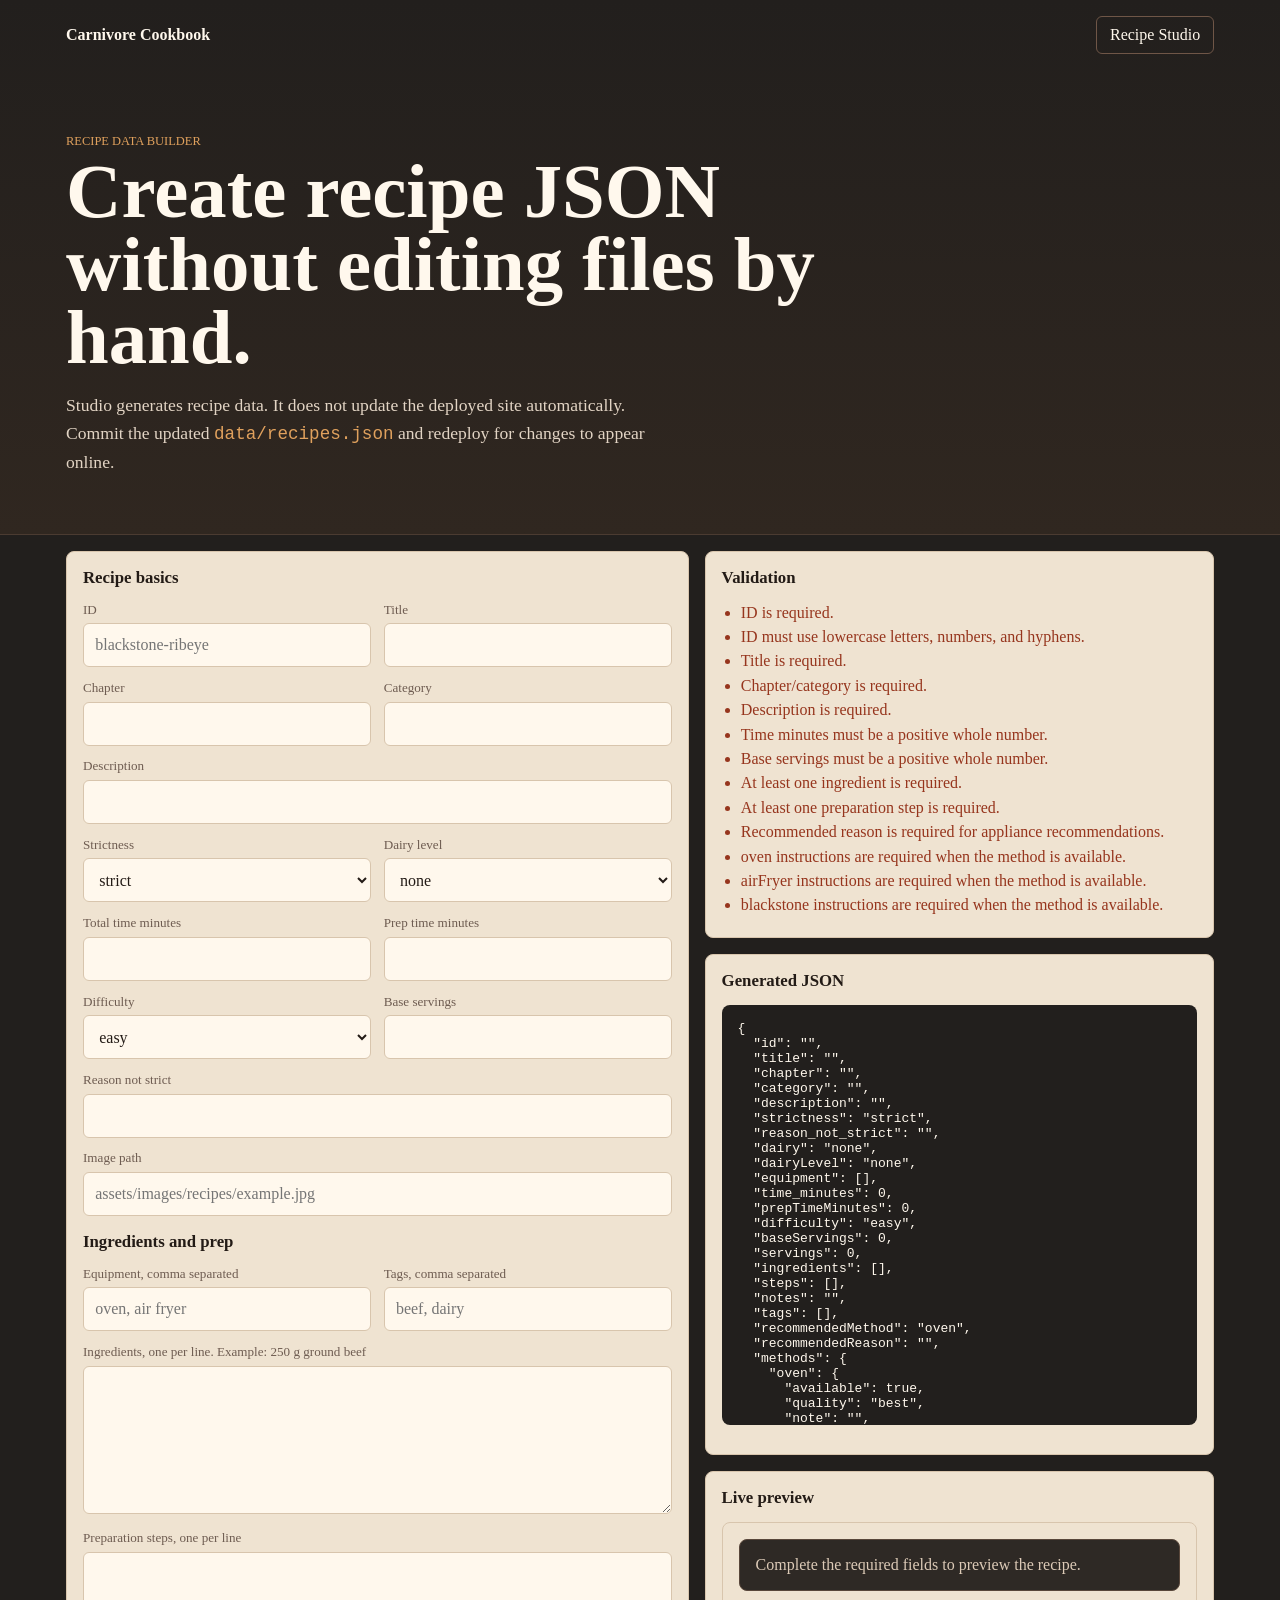
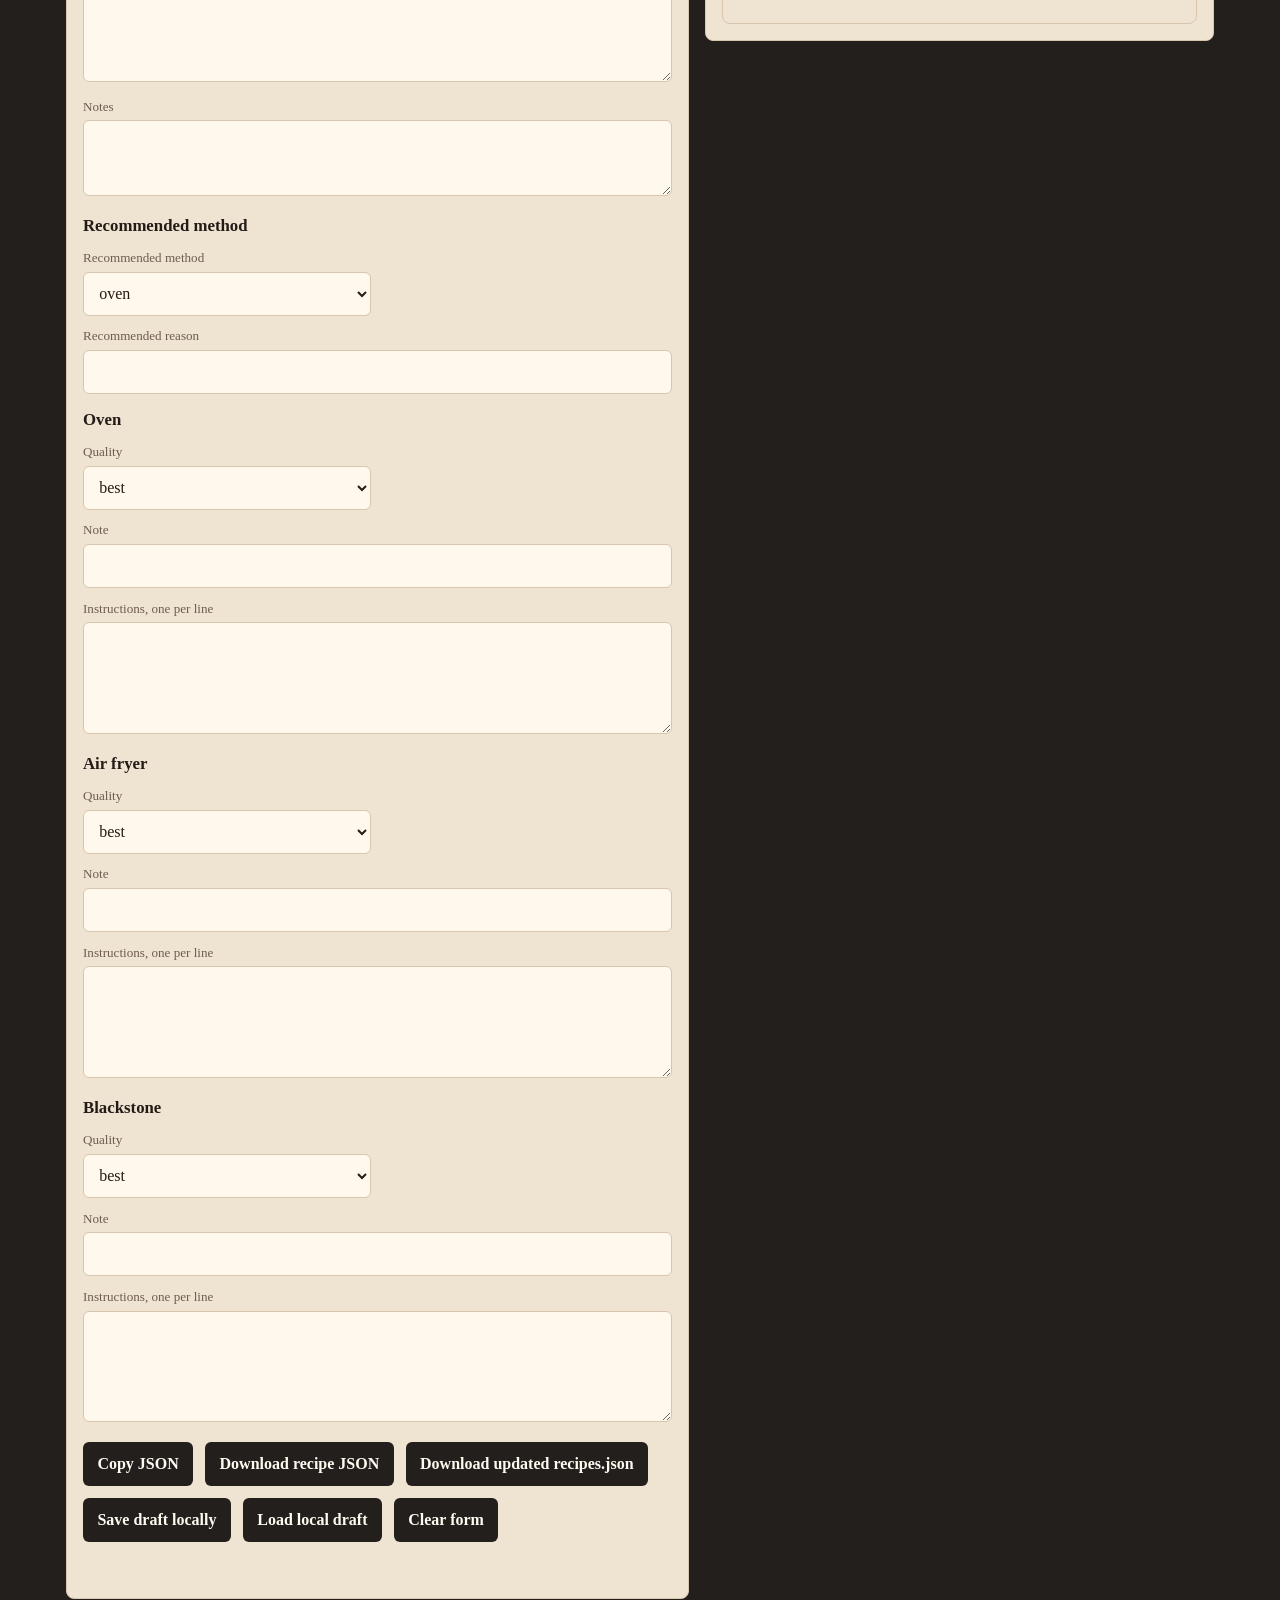
==== commit 9a102384: "Add non-carnivore option to Recipe Studio" ====
--- a/studio.html
+++ b/studio.html
@@ -33,7 +33,7 @@
             <label><span>Chapter</span><input id="chapter" name="chapter" type="text" list="category-options" required></label>
             <label><span>Category</span><input id="category" name="category" type="text" list="category-options" required></label>
             <label class="full"><span>Description</span><input id="description" name="description" type="text" required></label>
-            <label><span>Strictness</span><select id="strictness" name="strictness" required><option value="strict">strict</option><option value="animal-based">animal-based</option><option value="practical">practical</option></select></label>
+            <label><span>Strictness</span><select id="strictness" name="strictness" required><option value="strict">strict</option><option value="animal-based">animal-based</option><option value="practical">practical</option><option value="non-carnivore">non-carnivore</option></select></label>
             <label><span>Dairy level</span><select id="dairy" name="dairy" required><option value="none">none</option><option value="optional">optional</option><option value="included">included</option><option value="heavy">heavy</option></select></label>
             <label><span>Total time minutes</span><input id="time_minutes" name="time_minutes" type="number" min="1" step="1" required></label>
             <label><span>Prep time minutes</span><input id="prepTimeMinutes" name="prepTimeMinutes" type="number" min="0" step="1" required></label>
--- a/styles/main.css
+++ b/styles/main.css
@@ -33,16 +33,17 @@
 .app-shell { max-width: 1180px; margin: 0 auto; padding: 1rem; }
 .toolbar { background: var(--card); color: var(--ink); border: 1px solid var(--line); border-radius: 8px; padding: 1rem; margin-top: -1.4rem; box-shadow: 0 18px 40px rgba(0, 0, 0, 0.24); }
 label span { display: block; color: var(--muted); font-size: 0.82rem; margin-bottom: 0.35rem; }
-input, select, textarea { width: 100%; border: 1px solid var(--line); border-radius: 6px; background: var(--cream); color: var(--ink); min-height: 42px; padding: 0.62rem 0.7rem; }
+input, select, textarea { width: 100%; border: 1px solid var(--line); border-radius: 6px; background: var(--cream); color: var(--ink); min-height: 44px; padding: 0.62rem 0.7rem; }
 textarea { resize: vertical; }
 input:focus, select:focus, textarea:focus, button:focus { outline: 3px solid rgba(224, 161, 93, 0.38); outline-offset: 2px; }
 .search-box { display: block; margin-bottom: 1rem; }
+.filter-toggle { display: none; width: 100%; margin-bottom: 0.85rem; background: var(--charcoal); }
 .filter-grid, .form-grid { display: grid; grid-template-columns: repeat(auto-fit, minmax(130px, 1fr)); gap: 0.8rem; }
 .toolbar-actions, .form-actions { display: flex; flex-wrap: wrap; gap: 0.75rem; align-items: center; margin-top: 1rem; }
 .checkbox-line { display: inline-flex; align-items: center; gap: 0.45rem; }
 .checkbox-line input { width: 18px; min-height: 18px; }
 .checkbox-line span { margin: 0; }
-button { border: 0; border-radius: 6px; background: var(--rust); color: #fff9f0; min-height: 42px; padding: 0.62rem 0.9rem; font-weight: 700; }
+button { border: 0; border-radius: 6px; background: var(--rust); color: #fff9f0; min-height: 44px; padding: 0.62rem 0.9rem; font-weight: 700; }
 button:hover { background: var(--rust-dark); }
 .content-grid { display: grid; grid-template-columns: 250px 1fr; gap: 1rem; margin-top: 1rem; }
 .summary-panel { border: 1px solid #4b3b31; border-radius: 8px; padding: 1rem; align-self: start; background: var(--charcoal-2); }
@@ -51,9 +52,14 @@
 .summary-panel div { border-top: 1px solid #59473b; padding-top: 0.8rem; }
 .summary-panel dt { color: #cdb9a7; font-size: 0.82rem; }
 .summary-panel dd { margin: 0.2rem 0 0; font-size: 1.7rem; }
-.recipe-list { display: grid; grid-template-columns: repeat(3, minmax(0, 1fr)); gap: 1rem; }
+.recipe-list { display: grid; grid-template-columns: repeat(auto-fit, minmax(min(100%, 240px), 1fr)); gap: 1rem; }
 .recipe-card { background: var(--card); color: var(--ink); border: 1px solid var(--line); border-radius: 8px; padding: 1rem; min-height: 260px; display: flex; flex-direction: column; gap: 0.8rem; }
-.card-top { display: flex; justify-content: space-between; gap: 0.75rem; }
+.recipe-image-frame { background: #ddcbb4; border: 1px solid var(--line); border-radius: 6px; overflow: hidden; position: relative; width: 100%; aspect-ratio: 16 / 9; }
+.recipe-image-frame img { display: block; width: 100%; height: 100%; object-fit: cover; }
+.card-image-frame { margin: -0.25rem -0.25rem 0; }
+.detail-image-frame { margin: 0 0 1rem; }
+.recipe-image-placeholder { align-items: center; color: var(--muted); display: flex; font-size: 0.92rem; height: 100%; justify-content: center; padding: 1rem; text-align: center; }
+.card-top { display: flex; align-items: flex-start; justify-content: space-between; gap: 0.75rem; }
 .card-top h2 { font-size: 1.35rem; line-height: 1.15; margin-bottom: 0; }
 .icon-button { min-width: 58px; flex: 0 0 auto; padding: 0 0.55rem; background: var(--charcoal); color: var(--cream); font-size: 0.82rem; }
 .icon-button.active { background: var(--rust); }
@@ -63,7 +69,7 @@
 .tag-row span { border: 1px solid var(--line); border-radius: 999px; color: var(--rust-dark); padding: 0.2rem 0.5rem; font-size: 0.82rem; }
 .text-button { margin-top: auto; align-self: flex-start; }
 .empty-state { color: #dccab7; border: 1px solid #59473b; border-radius: 8px; padding: 1rem; background: var(--charcoal-2); }
-.recipe-dialog { max-width: 760px; width: min(760px, calc(100vw - 2rem)); border: 1px solid var(--line); border-radius: 8px; background: var(--card-2); color: var(--ink); }
+.recipe-dialog { max-width: 760px; width: min(760px, calc(100vw - 2rem)); max-height: calc(100dvh - 2rem); overflow: auto; border: 1px solid var(--line); border-radius: 8px; background: var(--card-2); color: var(--ink); padding: clamp(0.85rem, 2vw, 1.25rem); }
 .recipe-dialog::backdrop { background: rgba(0, 0, 0, 0.72); }
 .detail-header h2 { font-size: 2rem; }
 .notice { border-left: 4px solid var(--rust); padding-left: 0.8rem; color: var(--muted); }
@@ -74,16 +80,41 @@
 .method-tabs { display: flex; flex-wrap: wrap; gap: 0.5rem; margin-bottom: 1rem; }
 .method-tab { background: var(--charcoal); }
 .method-tab.active, .method-tab[aria-selected="true"] { background: var(--rust); }
-.dialog-close { margin-top: 1rem; }
+.recipe-dialog > form { position: sticky; top: 0; z-index: 2; display: flex; justify-content: flex-end; padding-bottom: 0.75rem; background: var(--card-2); }
+.dialog-close { margin-top: 0; }
 
 @media (max-width: 980px) {
   .filter-grid { grid-template-columns: repeat(2, minmax(0, 1fr)); }
   .content-grid { grid-template-columns: 1fr; }
-  .recipe-list { grid-template-columns: repeat(2, minmax(0, 1fr)); }
 }
 
 @media (max-width: 640px) {
-  .top-nav, .toolbar-actions { align-items: stretch; flex-direction: column; }
-  .filter-grid, .recipe-list { grid-template-columns: 1fr; }
-  .intro { padding-top: 2.5rem; }
+  .top-nav { align-items: stretch; flex-direction: column; }
+  .intro { padding: 2rem 1rem 2.5rem; }
+  .toolbar { padding: 0.85rem; }
+  .filter-grid { grid-template-columns: repeat(2, minmax(0, 1fr)); gap: 0.65rem; }
+  .toolbar-actions { align-items: center; gap: 0.65rem; }
+  .toolbar-actions button { flex: 1 1 150px; }
+  .checkbox-line { min-height: 44px; }
+  .text-button { width: 100%; }
+  .recipe-dialog { width: calc(100vw - 1rem); max-height: calc(100dvh - 0.75rem); }
+  .method-tab { flex: 1 1 110px; }
 }
+
+@media (max-width: 740px) {
+  .filter-toggle { display: block; }
+  .toolbar:not(.filters-open) .filter-grid,
+  .toolbar:not(.filters-open) .toolbar-actions { display: none; }
+}
+
+@media (max-width: 520px) {
+  h1 { font-size: 2rem; line-height: 1; }
+  .intro-copy { font-size: 1rem; }
+  .filter-grid { font-size: 0.95rem; }
+  .section-heading-row { align-items: stretch; flex-direction: column; }
+  .servings-control { max-width: none; }
+}
+
+@media (min-width: 560px) and (max-width: 740px) and (orientation: landscape) {
+  .filter-grid { grid-template-columns: repeat(3, minmax(0, 1fr)); }
+}
--- a/styles/studio.css
+++ b/styles/studio.css
@@ -9,6 +9,7 @@
 
 .studio-form,
 .preview-panel > section {
+  min-width: 0;
   background: var(--card);
   color: var(--ink);
   border: 1px solid var(--line);
@@ -31,6 +32,7 @@
 }
 
 .preview-panel {
+  min-width: 0;
   display: grid;
   gap: 1rem;
   align-self: start;
@@ -66,5 +68,8 @@
 }
 
 @media (max-width: 640px) {
+  .studio-shell { padding: 0.75rem; }
   .form-grid { grid-template-columns: 1fr; }
+  .form-actions button { flex: 1 1 180px; }
+  .json-box pre { max-height: 320px; }
 }
